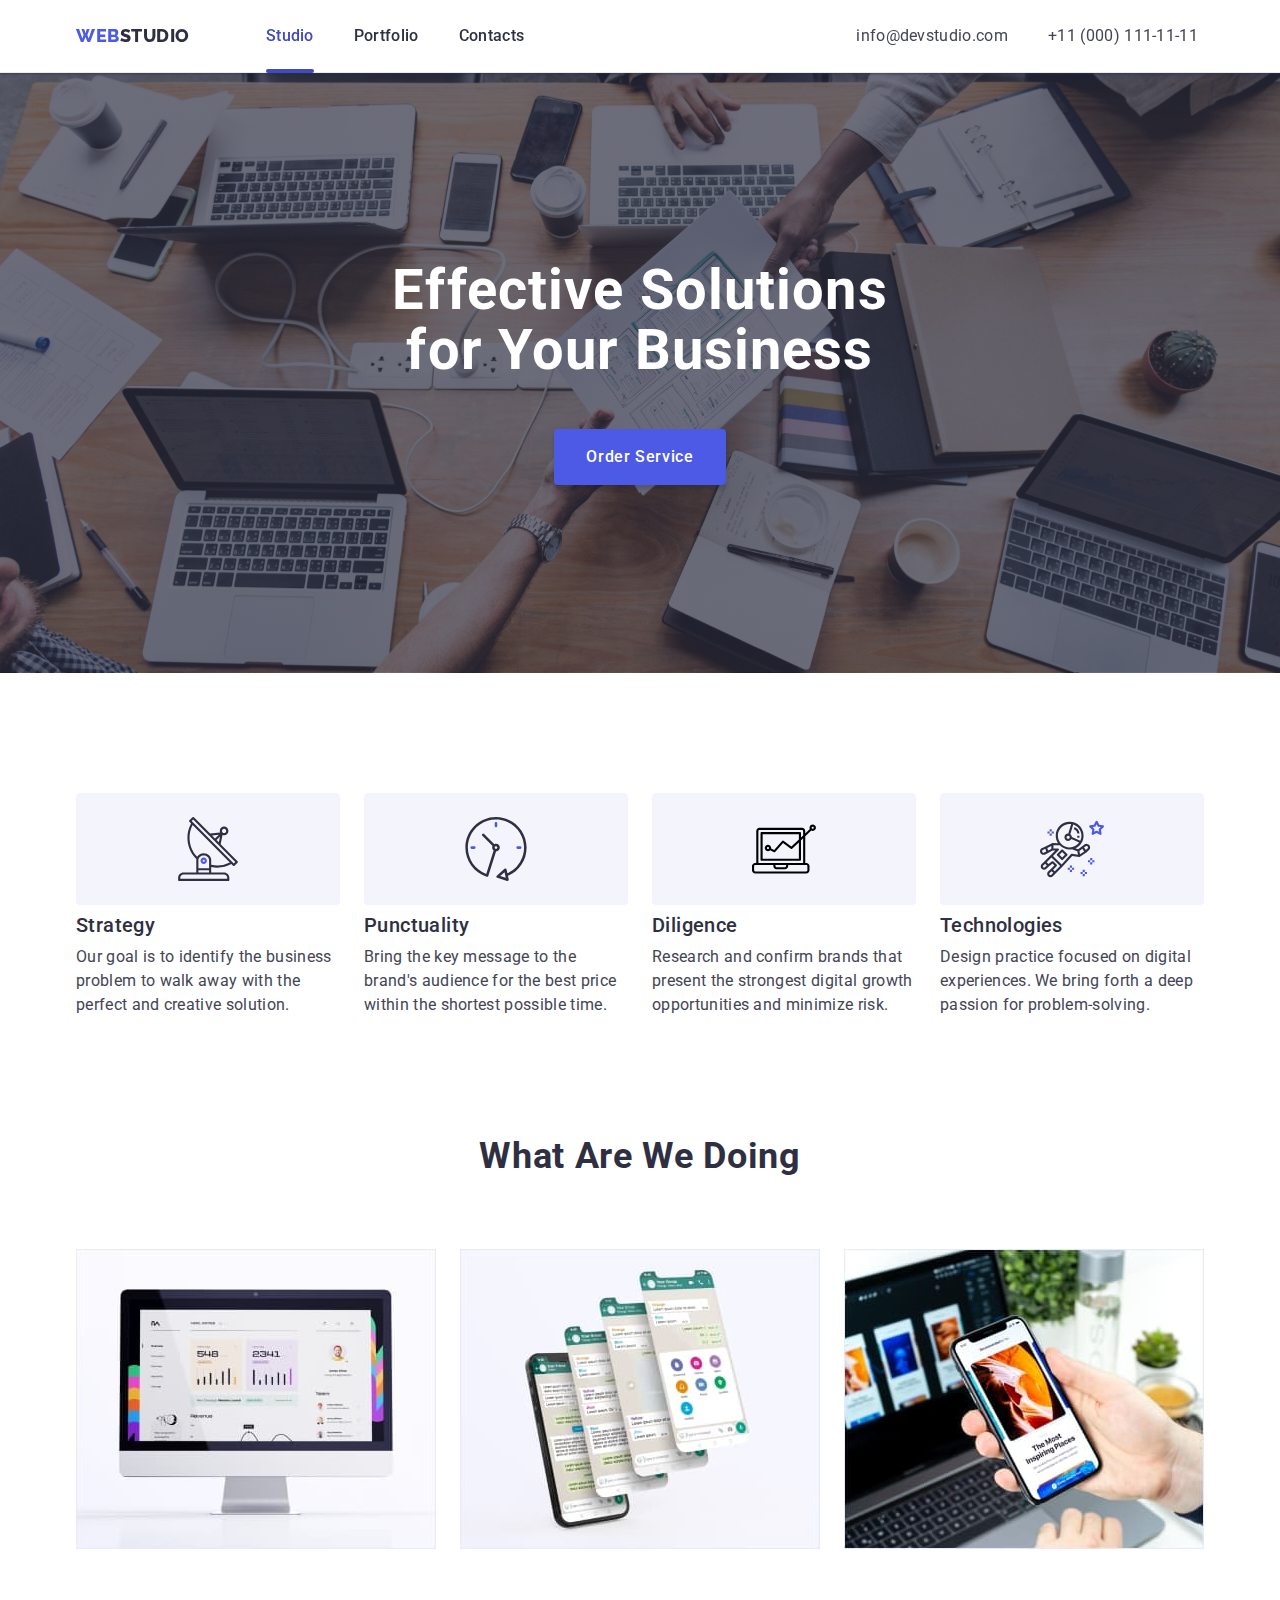
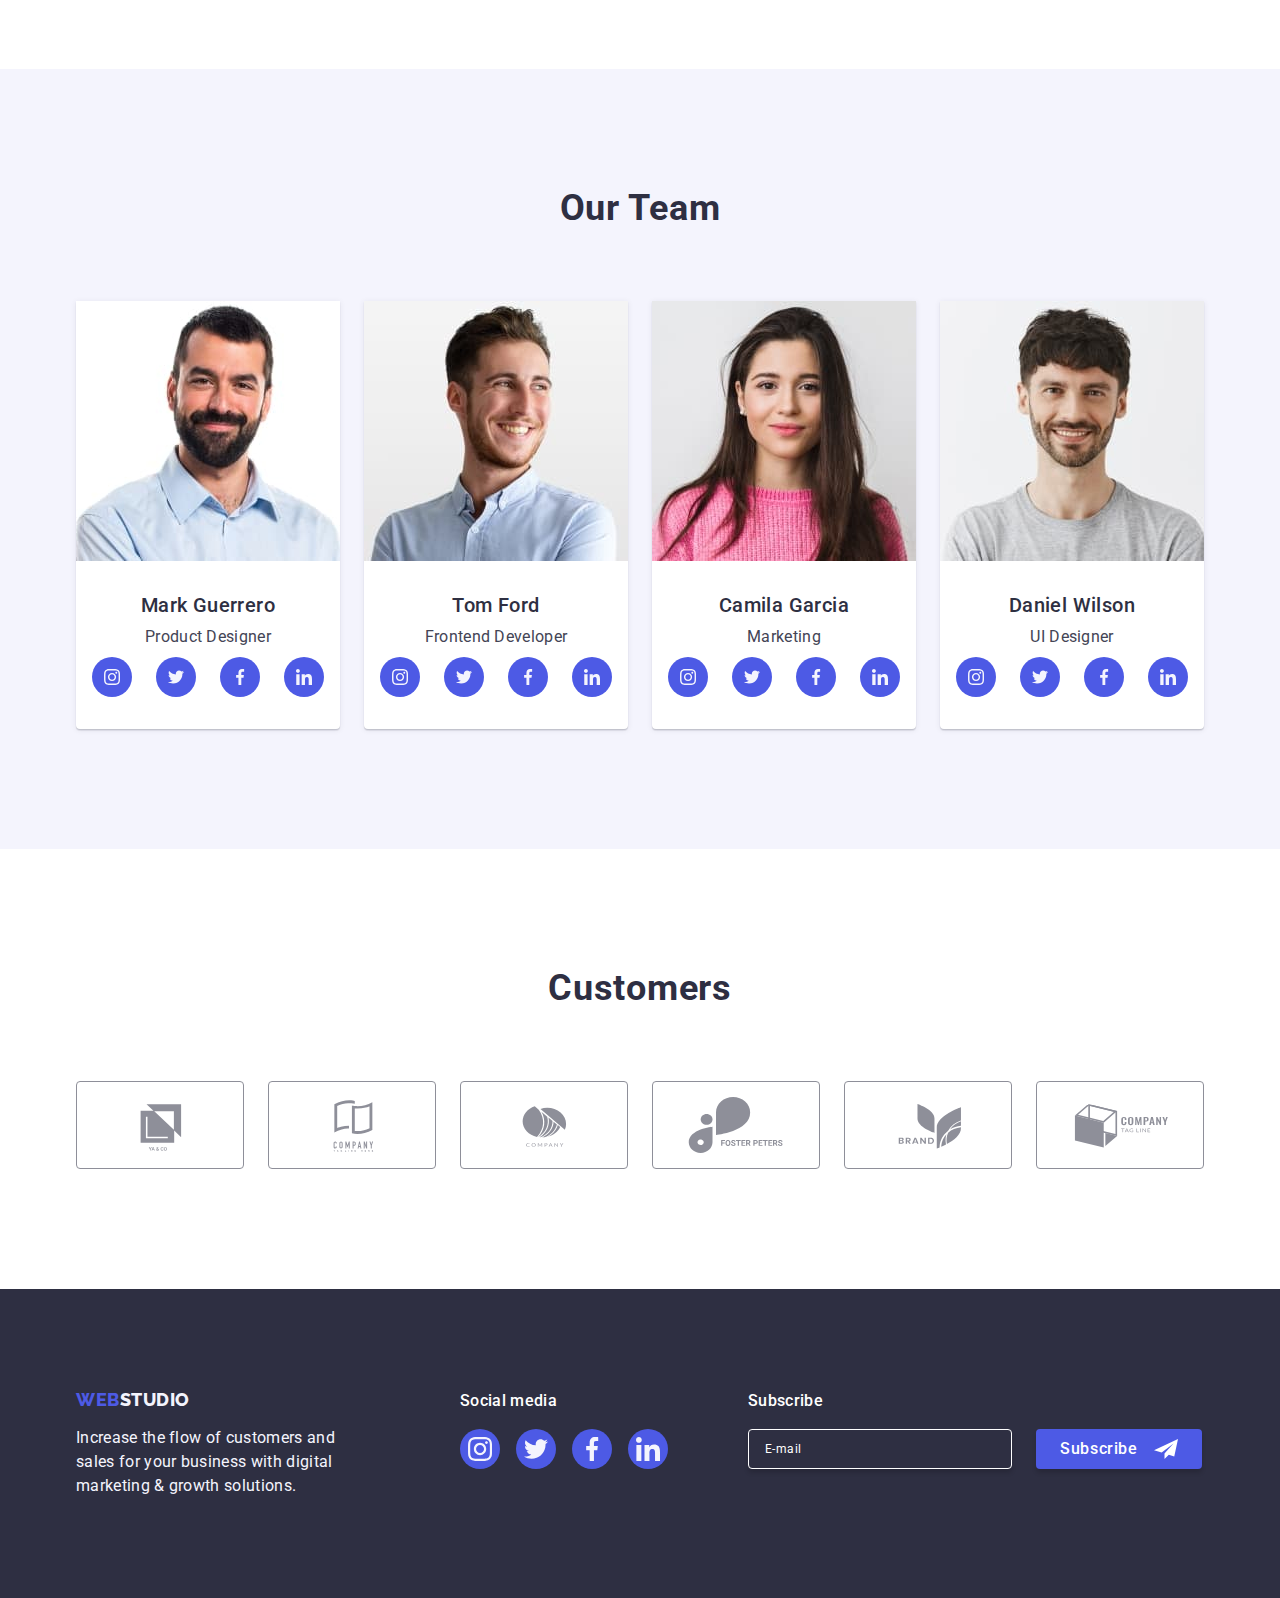
==== index.html @ 4cfb62ba "edited" ====
<!DOCTYPE html>
<html lang="en">
  <head>
    <meta charset="UTF-8" />
    <meta name="viewport" content="width=device-width, initial-scale=1.0" />
    <title>WebStudio</title>
    <!-- Fonts -->
    <link rel="preconnect" href="https://fonts.googleapis.com" />
    <link rel="preconnect" href="https://fonts.gstatic.com" crossorigin />
    <link
      href="https://fonts.googleapis.com/css2?family=Raleway:wght@800&family=Roboto:wght@400;500;700;900&display=swap"
      rel="stylesheet"
    />
    <!-- Normalizer -->
    <link
      rel="stylesheet"
      href="https://cdn.jsdelivr.net/npm/modern-normalize@2.0.0/modern-normalize.min.css"
    />
    <!-- Styles CSS -->
    <link rel="stylesheet" href="./css/styles.css" />
  </head>

  <body>
    <header class="header">
      <!-- MenuNAV -->
      <div class="container">
        <nav class="nav-box">
          <a class="link logo" href="./index.html"
            >Web<span class="logo-dark">Studio</span>
          </a>
          <ul class="list nav-box-list">
            <li class="list-item">
              <a class="link body-medium current" href="./index.html">Studio</a>
            </li>
            <li class="list-item">
              <a class="link body-medium" href="./portfolio.html">Portfolio</a>
            </li>
            <li class="list-item">
              <a class="link body-medium" href="./Contacts.html">Contacts</a>
            </li>
          </ul>
        </nav>
        <!-- adresess -->
        <address class="address">
          <ul class="address-list list">
            <li class="list-item adr-list-items">
              <a class="link adr-item" href="mailto:info@devstudio.com">
                info@devstudio.com
              </a>
            </li>
            <li class="list-item adr-list-items">
              <a class="link adr-item" href="tel:+110001111111"
                >+11 (000) 111-11-11
              </a>
            </li>
          </ul>
        </address>
      </div>
    </header>

    <main>
      <!-- Hero image -->
      <section class="hero-section">
        <div class="container">
          <h1 class="title-main">Effective Solutions for Your Business</h1>
          <button class="hero-button" type="button" data-modal-open>
            Order Service
          </button>
        </div>
      </section>

      <!-- Benefits -->
      <section class="benefits-section">
        <div class="benefits container">
          <h2 class="visually-hidden">Our benefits</h2>
          <ul class="list">
            <li class="benefits-item">
              <div class="benefits-icons">
                <svg class="benefits-icon" width="64" height="64">
                  <use href="./images/icons.svg#icon-antenna"></use>
                </svg>
              </div>
              <h3 class="title-third">Strategy</h3>
              <p class="benefits-text">
                Our goal is to identify the business problem to walk away with
                the perfect and creative solution.
              </p>
            </li>
            <li class="benefits-item">
              <div class="benefits-icons">
                <svg class="benefits-icon" width="64" height="64">
                  <use href="./images/icons.svg#icon-clock"></use>
                </svg>
              </div>
              <h3 class="title-third">Punctuality</h3>
              <p class="benefits-text">
                Bring the key message to the brand's audience for the best price
                within the shortest possible time.
              </p>
            </li>
            <li class="benefits-item">
              <div class="benefits-icons">
                <svg class="benefits-icon" width="64" height="64">
                  <use href="./images/icons.svg#icon-Vector"></use>
                </svg>
              </div>
              <h3 class="title-third">Diligence</h3>
              <p class="benefits-text">
                Research and confirm brands that present the strongest digital
                growth opportunities and minimize risk.
              </p>
            </li>
            <li class="benefits-item">
              <div class="benefits-icons">
                <svg class="benefits-icon" width="64" height="64">
                  <use href="./images/icons.svg#icon-astronaut"></use>
                </svg>
              </div>
              <h3 class="title-third">Technologies</h3>
              <p class="benefits-text">
                Design practice focused on digital experiences. We bring forth a
                deep passion for problem-solving.
              </p>
            </li>
          </ul>
        </div>
      </section>

      <!-- Our activities -->
      <section class="what-a-w-doing">
        <div class="container activities">
          <h2 class="title-second">What are we doing</h2>
          <ul class="list">
            <li class="activities-item">
              <img
                src="./images/Apple_monitor.jpg"
                alt="Desktop Solution"
                width="360"
              />
            </li>
            <li class="activities-item">
              <img
                src="./images/Multi_task_mobile.jpg"
                alt="Mobile app"
                width="360"
              />
            </li>
            <li class="activities-item">
              <img
                src="./images/Mobile_PC_Sync.jpg"
                alt="Mobile&Desktop sync"
                width="360"
              />
            </li>
          </ul>
        </div>
      </section>

      <!-- Our team -->
      <section class="our-team">
        <div class="container team">
          <h2 class="title-second">Our Team</h2>
          <ul class="list">
            <li class="team-list-item">
              <img
                src="./images/Mark_Guerrero.jpg"
                alt="Mark Guerrero"
                width="264"
              />
              <div class="team-card-content">
                <h3 class="title-third">Mark Guerrero</h3>
                <p class="team-list-text">Product Designer</p>
                <ul class="list">
                  <li class="team-socials-logo">
                    <a
                      class="link"
                      href="https://www.instagram.com/"
                      target="_blank"
                    >
                      <svg class="social-logo" width="16" height="16">
                        <use href="./images/icons.svg#icon-instagram"></use>
                      </svg>
                    </a>
                  </li>
                  <li class="team-socials-logo">
                    <a class="link" href="https://twitter.com/" target="_blank">
                      <svg class="social-logo" width="16" height="16">
                        <use href="./images/icons.svg#icon-twitter"></use>
                      </svg>
                    </a>
                  </li>
                  <li class="team-socials-logo">
                    <a
                      class="link"
                      href="https://www.facebook.com/"
                      target="_blank"
                    >
                      <svg class="social-logo" width="16" height="16">
                        <use href="./images/icons.svg#icon-facebook"></use>
                      </svg>
                    </a>
                  </li>
                  <li class="team-socials-logo">
                    <a
                      class="link"
                      href="https://www.linkedin.com/"
                      target="_blank"
                    >
                      <svg class="social-logo" width="16" height="16">
                        <use href="./images/icons.svg#icon-linkedin"></use>
                      </svg>
                    </a>
                  </li>
                </ul>
              </div>
            </li>
            <li class="team-list-item">
              <img src="./images/Tom_Ford.jpg" alt="Tom Ford" width="264" />
              <div class="team-card-content">
                <h3 class="title-third">Tom Ford</h3>
                <p class="team-list-text">Frontend Developer</p>
                <ul class="list">
                  <li class="team-socials-logo">
                    <a
                      class="link"
                      href="https://www.instagram.com/"
                      target="_blank"
                    >
                      <svg class="social-logo" width="16" height="16">
                        <use href="./images/icons.svg#icon-instagram"></use>
                      </svg>
                    </a>
                  </li>
                  <li class="team-socials-logo">
                    <a class="link" href="https://twitter.com/" target="_blank">
                      <svg class="social-logo" width="16" height="16">
                        <use href="./images/icons.svg#icon-twitter"></use>
                      </svg>
                    </a>
                  </li>
                  <li class="team-socials-logo">
                    <a
                      class="link"
                      href="https://www.facebook.com/"
                      target="_blank"
                    >
                      <svg class="social-logo" width="16" height="16">
                        <use href="./images/icons.svg#icon-facebook"></use>
                      </svg>
                    </a>
                  </li>
                  <li class="team-socials-logo">
                    <a
                      class="link"
                      href="https://www.linkedin.com/"
                      target="_blank"
                    >
                      <svg class="social-logo" width="16" height="16">
                        <use href="./images/icons.svg#icon-linkedin"></use>
                      </svg>
                    </a>
                  </li>
                </ul>
              </div>
            </li>
            <li class="team-list-item">
              <img
                src="./images/Camila_Garcia.jpg"
                alt="Camila Garcia"
                width="264"
              />
              <div class="team-card-content">
                <h3 class="title-third">Camila Garcia</h3>
                <p class="team-list-text">Marketing</p>
                <ul class="list">
                  <li class="team-socials-logo">
                    <a
                      class="link"
                      href="https://www.instagram.com/"
                      target="_blank"
                    >
                      <svg class="social-logo" width="16" height="16">
                        <use href="./images/icons.svg#icon-instagram"></use>
                      </svg>
                    </a>
                  </li>
                  <li class="team-socials-logo">
                    <a class="link" href="https://twitter.com/" target="_blank">
                      <svg class="social-logo" width="16" height="16">
                        <use href="./images/icons.svg#icon-twitter"></use>
                      </svg>
                    </a>
                  </li>
                  <li class="team-socials-logo">
                    <a
                      class="link"
                      href="https://www.facebook.com/"
                      target="_blank"
                    >
                      <svg class="social-logo" width="16" height="16">
                        <use href="./images/icons.svg#icon-facebook"></use>
                      </svg>
                    </a>
                  </li>
                  <li class="team-socials-logo">
                    <a
                      class="link"
                      href="https://www.linkedin.com/"
                      target="_blank"
                    >
                      <svg class="social-logo" width="16" height="16">
                        <use href="./images/icons.svg#icon-linkedin"></use>
                      </svg>
                    </a>
                  </li>
                </ul>
              </div>
            </li>
            <li class="team-list-item">
              <img
                src="./images/Daniel_Wilson.jpg"
                alt="Daniel Wilson"
                width="264"
              />
              <div class="team-card-content">
                <h3 class="title-third">Daniel Wilson</h3>
                <p class="team-list-text">UI Designer</p>
                <ul class="list">
                  <li class="team-socials-logo">
                    <a
                      class="link"
                      href="https://www.instagram.com/"
                      target="_blank"
                    >
                      <svg class="social-logo" width="16" height="16">
                        <use href="./images/icons.svg#icon-instagram"></use>
                      </svg>
                    </a>
                  </li>
                  <li class="team-socials-logo">
                    <a class="link" href="https://twitter.com/" target="_blank">
                      <svg class="social-logo" width="16" height="16">
                        <use href="./images/icons.svg#icon-twitter"></use>
                      </svg>
                    </a>
                  </li>
                  <li class="team-socials-logo">
                    <a
                      class="link"
                      href="https://www.facebook.com/"
                      target="_blank"
                    >
                      <svg class="social-logo" width="16" height="16">
                        <use href="./images/icons.svg#icon-facebook"></use>
                      </svg>
                    </a>
                  </li>
                  <li class="team-socials-logo">
                    <a
                      class="link"
                      href="https://www.linkedin.com/"
                      target="_blank"
                    >
                      <svg class="social-logo" width="16" height="16">
                        <use href="./images/icons.svg#icon-linkedin"></use>
                      </svg>
                    </a>
                  </li>
                </ul>
              </div>
            </li>
          </ul>
        </div>
      </section>

      <!-- Costumers section -->
      <section class="costumers">
        <div class="container">
          <h2 class="title-second">Customers</h2>
          <ul class="list">
            <li class="costumers-list-item">
              <a href="" class="link">
                <svg class="costumers-logo" width="104" height="56">
                  <use href="./images/icons.svg#icon-logo-company-1"></use>
                </svg>
              </a>
            </li>
            <li class="costumers-list-item">
              <a href="" class="link">
                <svg class="costumers-logo" width="104" height="56">
                  <use href="./images/icons.svg#icon-logo-company-2"></use>
                </svg>
              </a>
            </li>
            <li class="costumers-list-item">
              <a href="" class="link">
                <svg class="costumers-logo" width="104" height="56">
                  <use href="./images/icons.svg#icon-logo-company-3"></use>
                </svg>
              </a>
            </li>
            <li class="costumers-list-item">
              <a href="" class="link">
                <svg class="costumers-logo" width="104" height="56">
                  <use href="./images/icons.svg#icon-logo-company-4"></use>
                </svg>
              </a>
            </li>
            <li class="costumers-list-item">
              <a href="" class="link">
                <svg class="costumers-logo" width="104" height="56">
                  <use href="./images/icons.svg#icon-logo-company-5"></use>
                </svg>
              </a>
            </li>
            <li class="costumers-list-item">
              <a href="" class="link">
                <svg class="costumers-logo" width="104" height="56">
                  <use href="./images/icons.svg#icon-logo-company-6"></use>
                </svg>
              </a>
            </li>
          </ul>
        </div>
      </section>
    </main>

    <!-- Footer -->
    <footer class="footer">
      <div class="container">
        <div class="container-box">
          <a class="link logo" href="./index.html"
            >Web<span class="logo-light">Studio</span>
          </a>
          <p class="footer-text">
            Increase the flow of customers and sales for your business with
            digital marketing & growth solutions.
          </p>
        </div>
        <div class="container-socials">
          <p class="body-medium">Social media</p>
          <ul class="list">
            <li class="team-socials-logo">
              <a href="" class="link footer-socials">
                <svg class="social-logo" width="24" height="24">
                  <use href="./images/icons.svg#icon-instagram"></use>
                </svg>
              </a>
            </li>
            <li class="team-socials-logo">
              <a href="" class="link footer-socials">
                <svg class="social-logo" width="24" height="24">
                  <use href="./images/icons.svg#icon-twitter"></use>
                </svg>
              </a>
            </li>
            <li class="team-socials-logo">
              <a href="" class="link footer-socials">
                <svg class="social-logo" width="24" height="24">
                  <use href="./images/icons.svg#icon-facebook"></use>
                </svg>
              </a>
            </li>
            <li class="team-socials-logo">
              <a href="" class="link footer-socials">
                <svg class="social-logo" width="24" height="24">
                  <use href="./images/icons.svg#icon-linkedin"></use>
                </svg>
              </a>
            </li>
          </ul>
        </div>

        <!-- Subscribe section -->
        <div class="subscribe-section">
          <p class="subscribe-form-title body-medium">Subscribe</p>
          <form class="subscribe-form">
            <label class="subscribe-email-form" for="subscribe-email-id">
              <input
                class="subscribe-email"
                type="email"
                name="subscribe-email"
                id="subscribe-email-id"
                placeholder="E-mail"
                autocomplete="on"
            /></label>
            <button type="submit" class="button subscribe-button">
              Subscribe
              <svg class="subscribe-icon" width="24" height="24">
                <use href="./images/icons.svg#icon-subscribe-icon"></use>
              </svg>
            </button>
          </form>
        </div>
      </div>
    </footer>

    <!-- Modal window -->
    <div class="backdrop is-hidden" data-modal>
      <div class="modal">
        <button class="modal-btn" type="button" data-modal-close>
          <svg class="modal-btn-ico" width="8" height="8">
            <use href="./images/icons.svg#icon-modal-close"></use>
          </svg>
        </button>
        <p class="strong">Leave your contacts and we will call you back</p>

        <!-- Field NAME -->
        <form>
          <div class="input-box">
            <label class="input-label" for="user-name">Name</label>
            <div class="input-field">
              <input
                class="modal-input"
                type="text"
                name="user-name"
                id="user-name"
                autocomplete="on"
                minlength="3"
                required
              />
              <svg class="modal-icon" width="18" height="24">
                <use href="./images/icons.svg#icon-modal-person"></use>
              </svg>
            </div>
          </div>

          <!-- Field PHONE -->
          <div class="input-box">
            <label class="input-label" for="input-phone-id">Phone</label>
            <div class="input-field">
              <input
                class="modal-input"
                type="tel"
                name="input-phone"
                id="input-phone-id"
                autocomplete="on"
              />
              <svg class="modal-icon" width="18" height="24">
                <use href="./images/icons.svg#icon-phone-modal"></use>
              </svg>
            </div>
          </div>

          <!-- Field E MAIL -->
          <div class="input-box">
            <label class="input-label" for="input-email-id">Email</label>
            <div class="input-field">
              <input
                class="modal-input"
                type="email"
                name="input-email"
                id="input-email-id"
                autocomplete="on"
              />
              <svg class="modal-icon" width="18" height="24">
                <use href="./images/icons.svg#icon-email-modal"></use>
              </svg>
            </div>
          </div>

          <!-- Field Textarea -->
          <div class="input-box last-input-box">
            <label class="input-label" for="user-comment"
              ><span class="input-label-text">Comment</span></label
            >
            <textarea
              class="text-area"
              name="user-comment"
              id="user-comment"
              rows="10"
              placeholder="Text input"
            ></textarea>
          </div>

          <!-- Check-BOX -->
          <div class="policy-box">
            <input
              class="modal-privacy-check visually-hidden"
              type="checkbox"
              name="user-privacy"
              id="user-privacy"
              value="true"
              required
            />
            <label class="policy" for="user-privacy">
              <span class="modal-checkbox">
                <svg class="checkbox-icon" width="10" height="8">
                  <use href="./images/icons.svg#icon-check"></use>
                </svg> </span
              >I accept the terms and conditions of the
              <a class="policy-text-link" href="">Privacy Policy</a></label
            >
          </div>
          <button class="modal-submit-btn" type="submit">Send</button>
        </form>
      </div>
    </div>
    <!--  -->
    <!-- Scripts -->
    <script src="./js/modal.js"></script>
  </body>
</html>
---- css/styles.css ----
*,
*::after,
::before {
  padding: 0;
  margin: 0;
}

img {
  display: block;
  width: 100%;
  height: auto;
}

button {
  font-family: inherit;
  display: block;
  cursor: pointer;
  border: none;
}

.list {
  list-style: none;
}

.link {
  text-decoration: none;
}

input,
textarea {
  outline: none;
}

/* VARIABLES */
:root {
  --navyblue: #2e2f42;
  --navyblue-modal: rgba(46, 47, 66, 0.4);
  --iris: #4d5ae5;
  --slate: #434455;
  --main-bkgrnd-color: #ffffff;
  --cloud: #f4f4fd;
  --ocean: #404bbf;
  --white: #ffffff;
  --cornflower: #e7e9fc;
  --lightslate: #8e8f99;
  --green: #31d0aa;
  --dairy: #fcfcfc;
  --listed-gap: 24px;
  --transition-settings: 250ms cubic-bezier(0.4, 0, 0.2, 1);
}

.visually-hidden {
  position: absolute;
  width: 1px;
  height: 1px;
  margin: -1px;
  border: 0;
  padding: 0;
  white-space: nowrap;
  clip-path: inset(100%);
  clip: rect(0 0 0 0);
  overflow: hidden;
}

body {
  background-color: var(--main-bkgrnd-color);
  font-family: "Roboto", sans-serif;
  font-style: normal;
  color: #434455;
}

.container {
  max-width: 1158px;
  margin: 0 auto;
  padding: 0 15px;
}

.title-main {
  color: var(--white);
  font-size: 56px;
  font-weight: 700;
  line-height: 1.07;
  letter-spacing: 0.02em;
  text-align: center;
  max-width: 496px;
  margin-bottom: 48px;
}

.title-second {
  color: var(--navyblue);
  font-size: 36px;
  font-weight: 700;
  line-height: 1.11;
  letter-spacing: 0.019em;
  text-transform: capitalize;
  text-align: center;
  margin: 0 auto;
}

.title-third {
  color: var(--navyblue);
  font-size: 20px;
  font-weight: 500;
  line-height: 1.2;
  letter-spacing: 0.02em;
  text-align: left;
}

.small-text {
  font-size: 12px;
  font-weight: 400;
  line-height: 1.17; /* 116.667% */
  letter-spacing: 0.48px;
}

.body-medium {
  font-weight: 500;
  line-height: 1.5; /* 150% */
  letter-spacing: 0.02em;
}

/*  */
/*  */
/* HEADER */
/*  */
/*  */

.header {
  border-bottom: 1px solid #e7e9fc;
  box-shadow: 0px 2px 1px rgba(46, 47, 66, 0.08),
    0px 1px 1px rgba(46, 47, 66, 0.16), 0px 1px 6px rgba(46, 47, 66, 0.08);
  position: sticky;
  top: 0;
  background-color: #ffffff;
  z-index: 1;
}

header .container {
  display: flex;
  padding: 0 15px;
  width: 1158px;
  align-items: center;
}

/* Logo */
.header .logo {
  color: var(--iris);
  font-family: "Raleway", sans-serif;
  font-size: 18px;
  font-weight: 800;
  line-height: 1.17;
  letter-spacing: 0.03em;
  text-transform: uppercase;
}

.nav-box .link.logo {
  margin-right: 76px;
}

.header .logo-dark {
  color: var(--navyblue);
}

.logo-light {
  color: var(--cloud);
}

.nav-box {
  display: flex;
  margin-right: 332px;
  align-items: center;
}

.nav-box-list .link {
  display: block;
  padding-top: 24px;
  padding-bottom: 24px;
  color: var(--navyblue);
  position: relative;
  transition: color var(--transition-settings);
}

.nav-box-list .link:hover,
.nav-box-list .link:focus {
  color: var(--ocean);
}

.list.nav-box-list {
  display: flex;
  gap: 40px;
}

.address {
  font-style: normal;
}

.address-list {
  display: flex;
}

.address-list .list-item:first-child {
  margin-right: 40px;
}

.link.adr-item {
  line-height: 1.5; /* 150% */
  letter-spacing: 0.02em;
  color: var(--slate);
  transition: color var(--transition-settings);
}

.link.adr-item:hover,
.link.adr-item:focus {
  color: var(--ocean);
}

.nav-box-list .link:hover::after,
.nav-box-list .link:focus::after {
  content: "";
  display: block;
  position: absolute;
  bottom: -1px;
  width: 100%;
  height: 4px;
  border-radius: 2px;
  background: var(--ocean);
}

.nav-box-list .link.current {
  color: var(--ocean);
}

.current::after {
  content: "";
  display: block;
  position: absolute;
  bottom: -1px;
  width: 100%;
  height: 4px;
  border-radius: 2px;
  background: var(--ocean);
}

/*  */
/*  */
/* Hero Section */
/*  */
/*  */

.hero-section {
  max-width: 1440px;
  margin: 0 auto;
  padding: 188px 0;
  background-color: var(--navyblue);
  background-image: linear-gradient(
      rgba(46, 47, 66, 0.7),
      rgba(46, 47, 66, 0.7)
    ),
    url(../images/hero-image-people-office.jpg);
  background-size: cover;
  background-repeat: no-repeat;
  background-position: 50% 50%;
}

.hero-section .container {
  display: flex;
  flex-direction: column;
  align-items: center;
}

.hero-button {
  min-width: 169px;
  background-color: #4d5ae5;
  color: #ffffff;
  font-weight: 500;
  line-height: 1.5; /* 150% */
  letter-spacing: 0.04em;
  padding: 16px 32px;
  border-radius: 4px;
  box-shadow: 0px 4px 4px 0px rgba(0, 0, 0, 0.15);
  transition: background-color var(--transition-settings);
}

.hero-button:hover,
.hero-button:focus {
  background-color: #404bbf;
}

/*  */
/*  */
/* Benefits */
/*  */
/*  */

.benefits-section {
  padding: 120px 0;
}

.benefits .title-third {
  margin-bottom: 8px;
}

.benefits-text {
  display: block;
  color: var(--slate);
  line-height: 1.5; /* 150% */
  letter-spacing: 0.02em;
}

.benefits.container .list {
  display: flex;
  flex-wrap: wrap;
  --listeditems: 4;
  gap: var(--listed-gap);
}

.benefits.container {
  display: flex;
  justify-content: center;
  align-items: center;
}

.benefits-item {
  width: calc(
    (100% - var(--listed-gap) * (var(--listeditems) - 1)) / var(--listeditems)
  );
}

.benefits-icons {
  display: flex;
  justify-content: center;
  align-items: center;
  height: 112px;
  background-color: var(--cloud);
  border-radius: 4px;
  margin-bottom: 8px;
}

/*  */
/*  */
/* What are we doing */
/*  */
/*  */

.what-a-w-doing {
  padding-bottom: 120px;
}

.container.activities .title-second {
  margin-bottom: 72px;
}

.container.activities .list {
  display: flex;
  flex-wrap: wrap;
  --listeditems: 3;
  gap: var(--listed-gap);
}

.activities-item {
  width: calc(
    (100% - var(--listed-gap) * (var(--listeditems) - 1)) / var(--listeditems)
  );
}

/*  */
/*  */
/* OUR TEAM */
/*  */
/*  */

.our-team {
  padding: 120px 0;
  background-color: var(--cloud);
}

.container.team .title-second {
  margin-bottom: 72px;
}

.container.team .list {
  display: flex;
  flex-wrap: wrap;
  justify-content: center;
  --listeditems: 4;
  gap: var(--listed-gap);
}

.team-list-item {
  width: calc(
    (100% - var(--listed-gap) * (var(--listeditems) - 1)) / var(--listeditems)
  );
  border-radius: 0px 0px 4px 4px;
  background: var(--white);
  box-shadow: 0px 2px 1px 0px rgba(46, 47, 66, 0.08),
    0px 1px 1px 0px rgba(46, 47, 66, 0.16),
    0px 1px 6px 0px rgba(46, 47, 66, 0.08);
}

.team-card-content {
  display: flex;
  flex-direction: column;
  gap: 8px;
  text-align: center;
  padding: 32px 0;
}

.team-card-content .title-third {
  text-align: center;
}

.team-list-text {
  line-height: 1.5; /* 150% */
  letter-spacing: 0.02em;
}

.team-card-content .link {
  display: flex;
  width: 40px;
  height: 40px;
  border-radius: 50%;
  background-color: var(--iris);
  align-items: center;
  justify-content: center;
  transition: background-color var(--transition-settings);
}

.team-card-content .link:hover,
.team-card-content .link:focus {
  background-color: var(--ocean);
}

.team-card-content {
  margin: 0 16px;
}

.social-logo {
  fill: var(--cloud);
}

/**
  |============================
  | Costumers section
  |============================
*/

.costumers .title-second {
  margin-bottom: 72px;
}

.costumers {
  padding: 120px 0 120px 0;
}

.costumers .list {
  display: flex;
  flex-wrap: wrap;
  gap: var(--listed-gap);
  --listeditems: 6;
}
.costumers-list-item {
  display: flex;
  width: calc(
    (100% - var(--listed-gap) * (var(--listeditems) - 1)) / var(--listeditems)
  );
  height: 88px;
}

.costumers-list-item .link {
  width: 100%;
  display: flex;
  align-items: center;
  justify-content: center;
  color: var(--lightslate);
  border-radius: 4px;
  border: 1px solid var(--lightslate);
  padding: 16px 32px;
  transition: border-color var(--transition-settings),
    color var(--transition-settings);
}

.costumers-list-item .link:hover,
.costumers-list-item .link:focus {
  color: var(--ocean);
  border-color: var(--ocean);
}

.costumers-logo {
  fill: currentColor;
  transition: fill var(--transition-settings);
}

/*  */
/*  */
/* Footer */
/*  */
/*  */

.footer-text {
  color: var(--cloud);
  line-height: 1.5; /* 150% */
  letter-spacing: 0.02em;
}

.footer {
  background-color: var(--navyblue);
  padding: 100px 0;
}

.footer .link.logo {
  color: var(--iris);
  font-family: "Raleway", sans-serif;
  font-size: 18px;
  font-weight: 800;
  line-height: 1.17;
  letter-spacing: 0.03em;
  text-transform: uppercase;
}

.footer-text {
  width: 264px;
}

.footer .link {
  display: inline-block;
  margin-bottom: 16px;
}

.container-socials {
  margin-right: 80px;
}

.footer .body-medium {
  color: var(--white);
  margin-bottom: 16px;
}

.footer .container {
  display: flex;
  align-items: baseline;
}

.container-box {
  margin-right: 120px;
}

.footer .list {
  display: flex;
  gap: 16px;
}

.team-socials-logo {
  width: 40px;
  height: 40px;
}

.team-socials-logo .link {
  height: 100%;
  width: 100%;
}

.footer .footer-socials {
  display: flex;
  align-items: center;
  justify-content: center;
  border-radius: 50%;
  background-color: var(--iris);
  padding: 8px;
  transition: background-color var(--transition-settings);
}

.footer .footer-socials:hover,
.footer .footer-socials:focus {
  background-color: var(--green);
}

/* Subscribe Section */

.subscribe-section {
  width: 100%;
}

.subscribe-section input::placeholder {
  color: var(--white);
}

.subscribe-form {
  display: flex;
  gap: var(--listed-gap);
}

.subscribe-email-form {
}

.subscribe-email {
  width: 264px;
  height: 40px;
  color: var(--white);
  font-size: 12px;
  line-height: 1.5;
  letter-spacing: 0.04em;
  background-color: transparent;
  border-radius: 4px;
  border: 1px solid var(--white, #fff);
  box-shadow: 0px 4px 4px 0px rgba(0, 0, 0, 0.15);
  padding: 8px 0 8px 16px;
}

.subscribe-email:hover,
.subscribe-email:focus {
  outline: none;
}

.subscribe-button {
  display: flex;
  justify-content: center;
  align-items: center;
  min-width: 165px;
  background-color: #4d5ae5;
  color: #ffffff;
  font-weight: 500;
  line-height: 1.5; /* 150% */
  letter-spacing: 0.04em;
  padding: 8px 24px;
  border-radius: 4px;
  box-shadow: 0px 4px 4px 0px rgba(0, 0, 0, 0.15);
  transition: background-color var(--transition-settings);
}

.subscribe-button:hover,
.subscribe-button:focus {
  background-color: #404bbf;
}

.subscribe-icon {
  fill: var(--white);
  margin-left: 16px;
}

/**
  |============================
  | Modal window
  |============================
*/

.backdrop {
  position: fixed;
  top: 0;
  left: 0;
  width: 100%;
  height: 100%;
  background-color: var(--navyblue-modal);
  z-index: 2;
  transition: opacity var(--transition-settings),
    visibility var(--transition-settings);
}

.backdrop .modal {
  position: absolute;
  top: 50%;
  left: 50%;
  transform: translate(-50%, -50%);
  width: 408px;
  min-height: 584px;
  padding: 72px 24px 24px;
  border-radius: 4px;
  background-color: var(--dairy);
  box-shadow: 0px 2px 1px 0px rgba(0, 0, 0, 0.2),
    0px 1px 3px 0px rgba(0, 0, 0, 0.12), 0px 1px 1px 0px rgba(0, 0, 0, 0.14);
  transition: transform var(--transition-settings);
}

.backdrop .modal-btn {
  display: flex;
  align-items: center;
  justify-content: center;
  position: absolute;
  right: var(--listed-gap);
  top: var(--listed-gap);
  width: 24px;
  height: 24px;
  fill: var(--cornflower);
  border: 1px solid var(--cornflower);
  border-radius: 50%;
  border-color: rgba(0, 0, 0, 0.1);
  background-color: var(--cornflower);
  padding: 0x;
  transition: background-color var(--transition-settings),
    border var(--transition-settings), fill var(--transition-settings);
}

.backdrop .modal-btn:hover,
.backdrop .modal-btn:focus {
  background-color: var(--ocean);
  border: none;
}

.backdrop.is-hidden {
  opacity: 0;
  pointer-events: none;
  visibility: hidden;
}

.backdrop .modal-btn-ico {
  fill: black;
  transition: fill var(--transition-settings);
}

.backdrop .modal-btn:hover .modal-btn-ico,
.backdrop .modal-btn:focus .modal-btn-ico {
  fill: var(--main-bkgrnd-color);
}

.modal .strong {
  display: block;
  width: 100%;
  color: var(--navyblue);
  text-align: center;
  font-weight: 500;
  line-height: 1.5; /* 150% */
  letter-spacing: 0.02em;
  margin-bottom: 16px;
}

.input-box {
  font-size: 12px;
  line-height: 1.17;
  letter-spacing: 0.04em;
  margin-bottom: 8px;
}

.last-input-box {
  margin-bottom: 16px;
}

.input-label {
  display: block;
  color: var(--lightslate, #8e8f99);
  margin-bottom: 4px;
}

.input-field {
  position: relative;
  font-size: 18px;
}

.modal-input {
  width: 100%;
  height: 40px;
  padding: 11px 11px 11px 38px;
  border-radius: 4px;
  border: 1px solid var(--navyblue-modal);
  background-color: transparent;
  transition: border-color var(--transition-settings);
  outline: transparent;
}

.modal-input:focus,
.text-area:focus {
  border-color: var(--iris);
}

.modal-icon {
  position: absolute;
  top: 50%;
  transform: translateY(-50%);
  left: 16px;
  fill: var(--navyblue);
  transition: fill var(--transition-settings);
}

.modal-input:focus + .modal-icon {
  fill: var(--iris);
}

.text-area {
  width: 100%;
  height: 120px;
  line-height: 1.17;
  letter-spacing: 0.04em;
  color: rgba(46, 47, 66, 0.4);
  background-color: transparent;
  outline: transparent;
  resize: none;
  padding: 8px 16px;
  border-radius: 4px;
  border: 1px solid var(--navyblue-modal);
  transition: border-color var(--transition-settings);
}

.text-area::placeholder {
  color: var(--navyblue-modal);
  font-size: 12px;
}

.policy-box {
  margin-bottom: 24px;
}

.modal-privacy-check:checked + .policy .modal-checkbox {
  background-color: var(--ocean);
  border: none;
  fill: var(--cloud);
}

.policy {
  display: block;
  font-size: 12px;
  line-height: 1.17;
  letter-spacing: 0.04em;
  color: var(--lightslate);
}

.policy-text {
  color: var(--lightslate, #8e8f99);
  font-size: 12px;
  line-height: 1.17;
  letter-spacing: 0.04em;
}

.policy-text-link {
  color: var(--iris);
  text-decoration-line: underline;
}

.modal-checkbox {
  display: inline-flex;
  align-items: center;
  justify-content: center;
  width: 16px;
  height: 16px;
  border: 1px solid var(--navyblue-modal);
  fill: transparent;
  border-radius: 2px;
  margin-right: 8px;
  transition: background-color var(--transition-settings),
    border var(--transition-settings), fill var(--transition-settings);
}

.modal-submit-btn {
  min-width: 169px;
  background-color: #4d5ae5;
  color: #ffffff;
  font-weight: 500;
  line-height: 1.5; /* 150% */
  letter-spacing: 0.04em;
  padding: 16px 32px;
  margin: 0 auto;
  border-radius: 4px;
  box-shadow: 0px 4px 4px 0px rgba(0, 0, 0, 0.15);
  transition: background-color var(--transition-settings);
}

.modal-submit-btn:hover,
.modal-submit-btn:focus {
  background-color: var(--ocean);
}

/* PORTFOLIO */
/* PORTFOLIO */
/* PORTFOLIO */
/* PORTFOLIO */
/* PORTFOLIO */
/* PORTFOLIO */

.portfolio-section {
  padding-top: 96px;
  padding-bottom: 120px;
}

.portfolio-section .list.filter {
  display: flex;
  gap: var(--listed-gap);
  justify-content: center;
  margin-bottom: 72px;
}

.portfolio-section .filter-button {
  color: #4d5ae5;
  background-color: #f4f4fd;
  font-weight: 500;
  line-height: 1.5; /* 150% */
  letter-spacing: 0.04em;
  padding: 12px 24px;
  border: 1px solid var(--cornflower);
  border-radius: 4px;
  transition: color var(--transition-settings),
    background-color var(--transition-settings),
    border-color var(--transition-settings),
    box-shadow var(--transition-settings);
}

.portfolio-section .filter-button:hover,
.portfolio-section .filter-button:focus {
  color: #ffffff;
  background-color: var(--ocean);
  border: 1px solid transparent;
  box-shadow: 0px 2px 2px 0px rgba(0, 0, 0, 0.12),
    0px 2px 1px 0px rgba(0, 0, 0, 0.08), 0px 3px 1px 0px rgba(0, 0, 0, 0.1);
}

/* список */
.portf-list {
  display: flex;
  flex-wrap: wrap;
  --listeditems: 3;
  row-gap: calc(var(--listed-gap) * 2);
  column-gap: var(--listed-gap);
}

.portfolio-section .portf-list-item {
  width: calc(
    (100% - var(--listed-gap) * (var(--listeditems) - 1)) / var(--listeditems)
  );
  border: 1px solid var(--cornflower);
  background: var(--white);
}

.portfolio-section .portf-list .link:hover,
.portfolio-section .portf-list .link:focus {
  box-shadow: 0px 2px 1px 0px rgba(46, 47, 66, 0.08),
    0px 1px 1px 0px rgba(46, 47, 66, 0.16),
    0px 1px 6px 0px rgba(46, 47, 66, 0.08);
}

.portfolio-section .portf-list .link {
  position: relative;
  display: block;
  transition: box-shadow var(--transition-settings);
}

.portfolio-section .portfolio-card-overlay {
  position: relative;
  overflow: hidden;
}

.portfolio-section .portfolio-card-overlay-text {
  position: absolute;
  top: 0;
  left: 0;
  transform: translateY(100%);
  color: var(--cloud);
  padding: 40px 32px;
  width: 100%;
  height: 100%;
  line-height: 1.5; /* 150% */
  letter-spacing: 0.02em;
  width: 100%;
  height: 100%;
  background-color: var(--iris);
  transition: transform var(--transition-settings);
}

.portfolio-section .portf-list .link:hover .portfolio-card-overlay-text,
.portfolio-section .portf-list .link:focus .portfolio-card-overlay-text {
  transform: translateY(0%);
}

.portfolio-section .title-second {
  text-align: left;
  font-size: 20px;
  font-weight: 500;
  line-height: 1.2; /* 120% */
  letter-spacing: 0.02em;
  margin-bottom: 8px;
}

.portf-list-text {
  color: var(--slate);
  line-height: 1.5; /* 150% */
  letter-spacing: 0.02em;
}

.portf-card-content {
  padding: 32px 16px;
  border: 1px solid #e7e9fc;
  border-top: none;
}
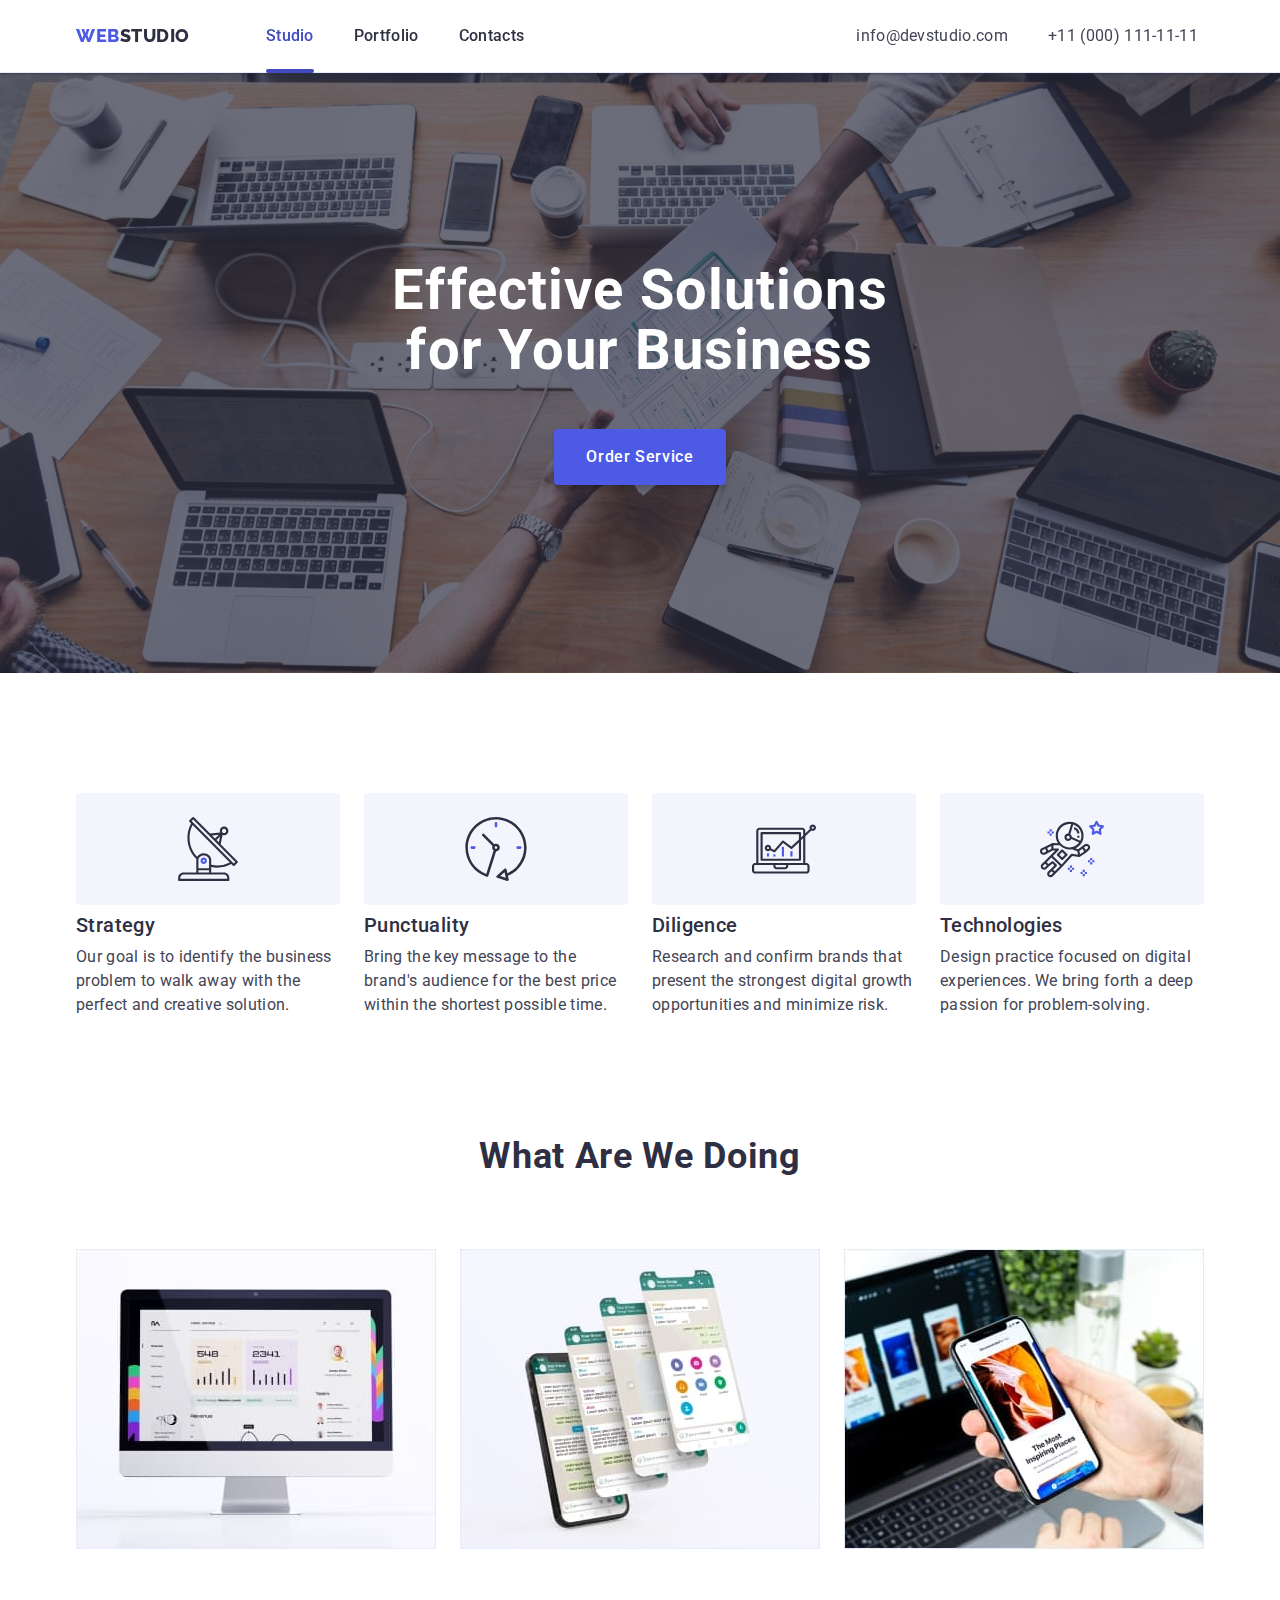
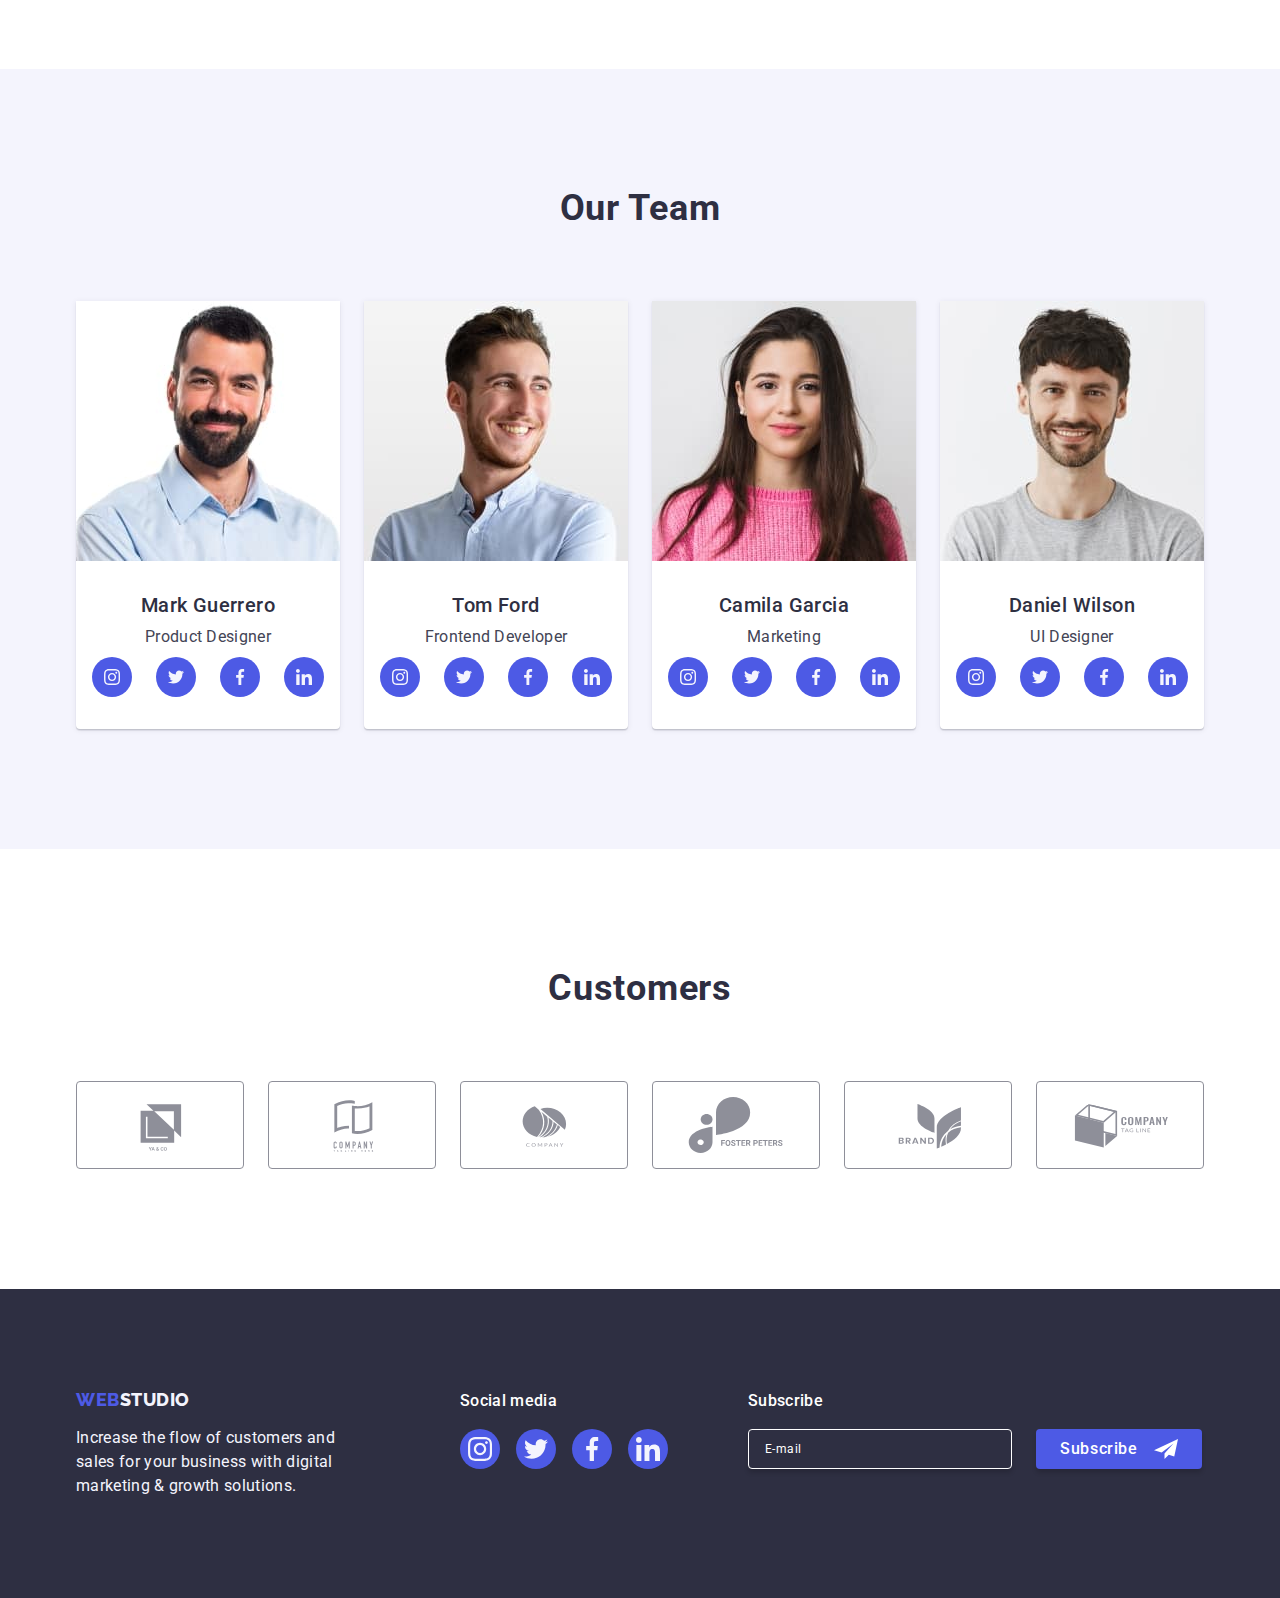
==== commit f7a7b6eb: "edit" ====
--- a/index.html
+++ b/index.html
@@ -101,7 +101,7 @@
             <li class="benefits-item">
               <div class="benefits-icons">
                 <svg class="benefits-icon" width="64" height="64">
-                  <use href="./images/icons.svg#icon-Vector"></use>
+                  <use href="./images/icons.svg#icon-vector"></use>
                 </svg>
               </div>
               <h3 class="title-third">Diligence</h3>
@@ -596,7 +596,7 @@
         </form>
       </div>
     </div>
-    <!--  -->
+    <!--from ipad-->
     <!-- Scripts -->
     <script src="./js/modal.js"></script>
   </body>
